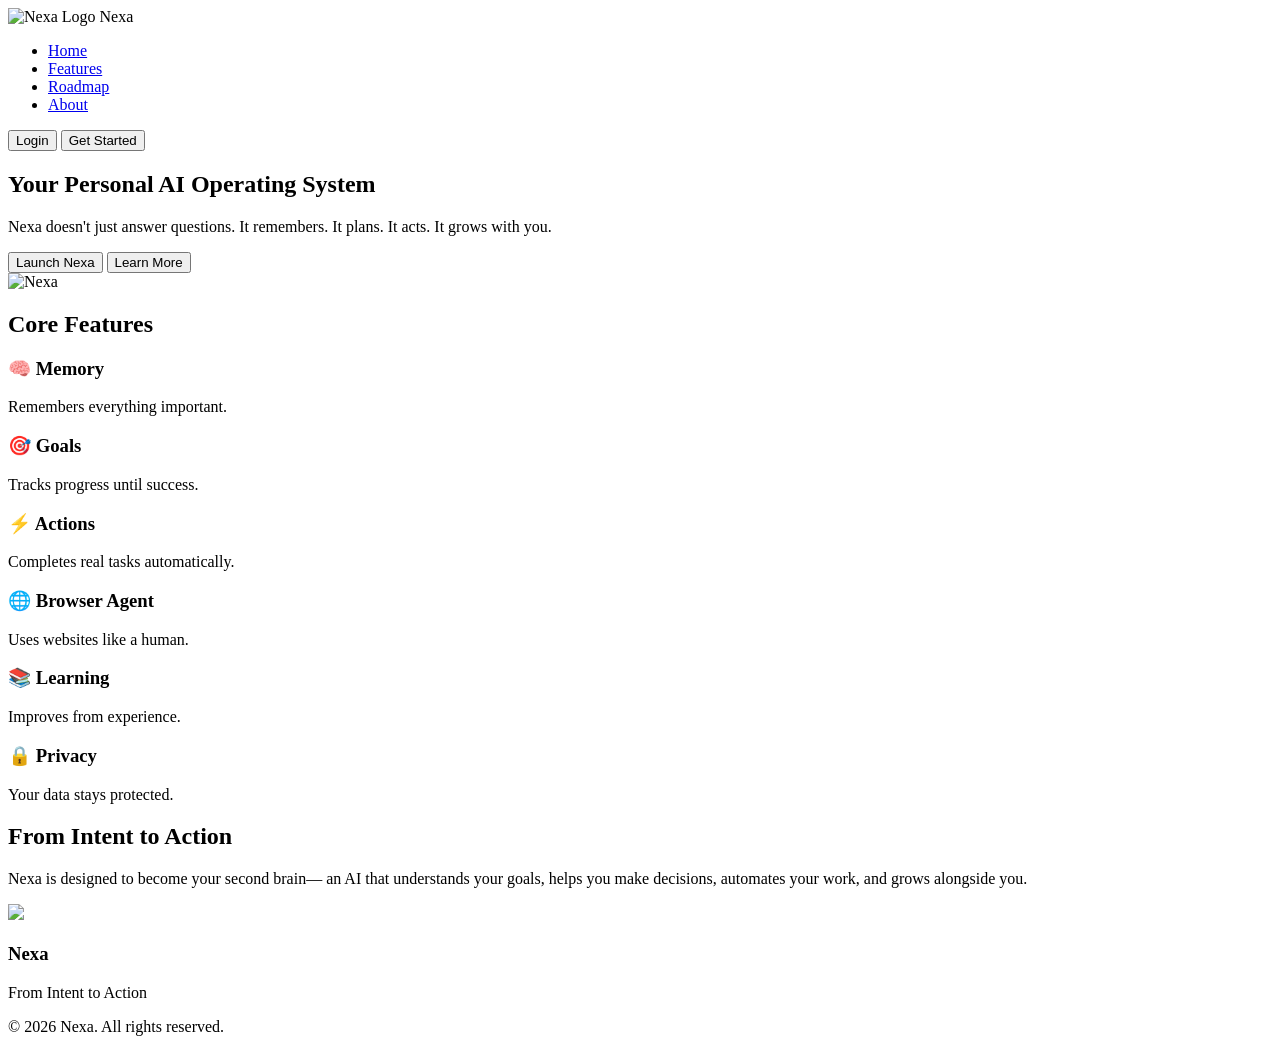
==== index.html/index.html @ 5adb2e7c "Initial project structure" ====
<!DOCTYPE html>
<html lang="en">
<head>

<meta charset="UTF-8">
<meta name="viewport" content="width=device-width, initial-scale=1.0">

<title>Nexa | From Intent to Action</title>

<link rel="preconnect" href="https://fonts.googleapis.com">
<link rel="preconnect" href="https://fonts.gstatic.com" crossorigin>

<link href="https://fonts.googleapis.com/css2?family=Inter:wght@300;400;500;600;700;800;900&display=swap" rel="stylesheet">

<link rel="stylesheet" href="style.css">

<link rel="icon" href="images/logo.png">

</head>

<body>

<!-- Background -->

<div class="background">
    <div class="blur blur1"></div>
    <div class="blur blur2"></div>
</div>

<!-- Navigation -->

<nav>

<div class="logo">

<img src="images/logo.png" alt="Nexa Logo">

<span>Nexa</span>

</div>

<ul>

<li><a href="#">Home</a></li>
<li><a href="#">Features</a></li>
<li><a href="#">Roadmap</a></li>
<li><a href="#">About</a></li>

</ul>

<div class="nav-buttons">

<button class="login">Login</button>

<button class="start">Get Started</button>

</div>

</nav>

<!-- Hero -->

<section class="hero">

<div class="hero-left">

<h1>

Your Personal

<span>AI Operating System</span>

</h1>

<p>

Nexa doesn't just answer questions.

It remembers.

It plans.

It acts.

It grows with you.

</p>

<div class="hero-buttons">

<button class="primary">

Launch Nexa

</button>

<button class="secondary">

Learn More

</button>

</div>

</div>

<div class="hero-right">

<img src="images/logo.png" alt="Nexa">

</div>

</section>

<!-- Features -->

<section class="features">

<h2>Core Features</h2>

<div class="cards">

<div class="card">

<h3>🧠 Memory</h3>

<p>

Remembers everything important.

</p>

</div>

<div class="card">

<h3>🎯 Goals</h3>

<p>

Tracks progress until success.

</p>

</div>

<div class="card">

<h3>⚡ Actions</h3>

<p>

Completes real tasks automatically.

</p>

</div>

<div class="card">

<h3>🌐 Browser Agent</h3>

<p>

Uses websites like a human.

</p>

</div>

<div class="card">

<h3>📚 Learning</h3>

<p>

Improves from experience.

</p>

</div>

<div class="card">

<h3>🔒 Privacy</h3>

<p>

Your data stays protected.

</p>

</div>

</div>

</section>

<!-- Vision -->

<section class="vision">

<h2>

From Intent to Action

</h2>

<p>

Nexa is designed to become your second brain—

an AI that understands your goals,

helps you make decisions,

automates your work,

and grows alongside you.

</p>

</section>

<!-- Footer -->

<footer>

<img src="images/logo.png" width="50">

<h3>Nexa</h3>

<p>

From Intent to Action

</p>

<p>

© 2026 Nexa. All rights reserved.

</p>

</footer>

<script src="script.js"></script>

</body>
</html>
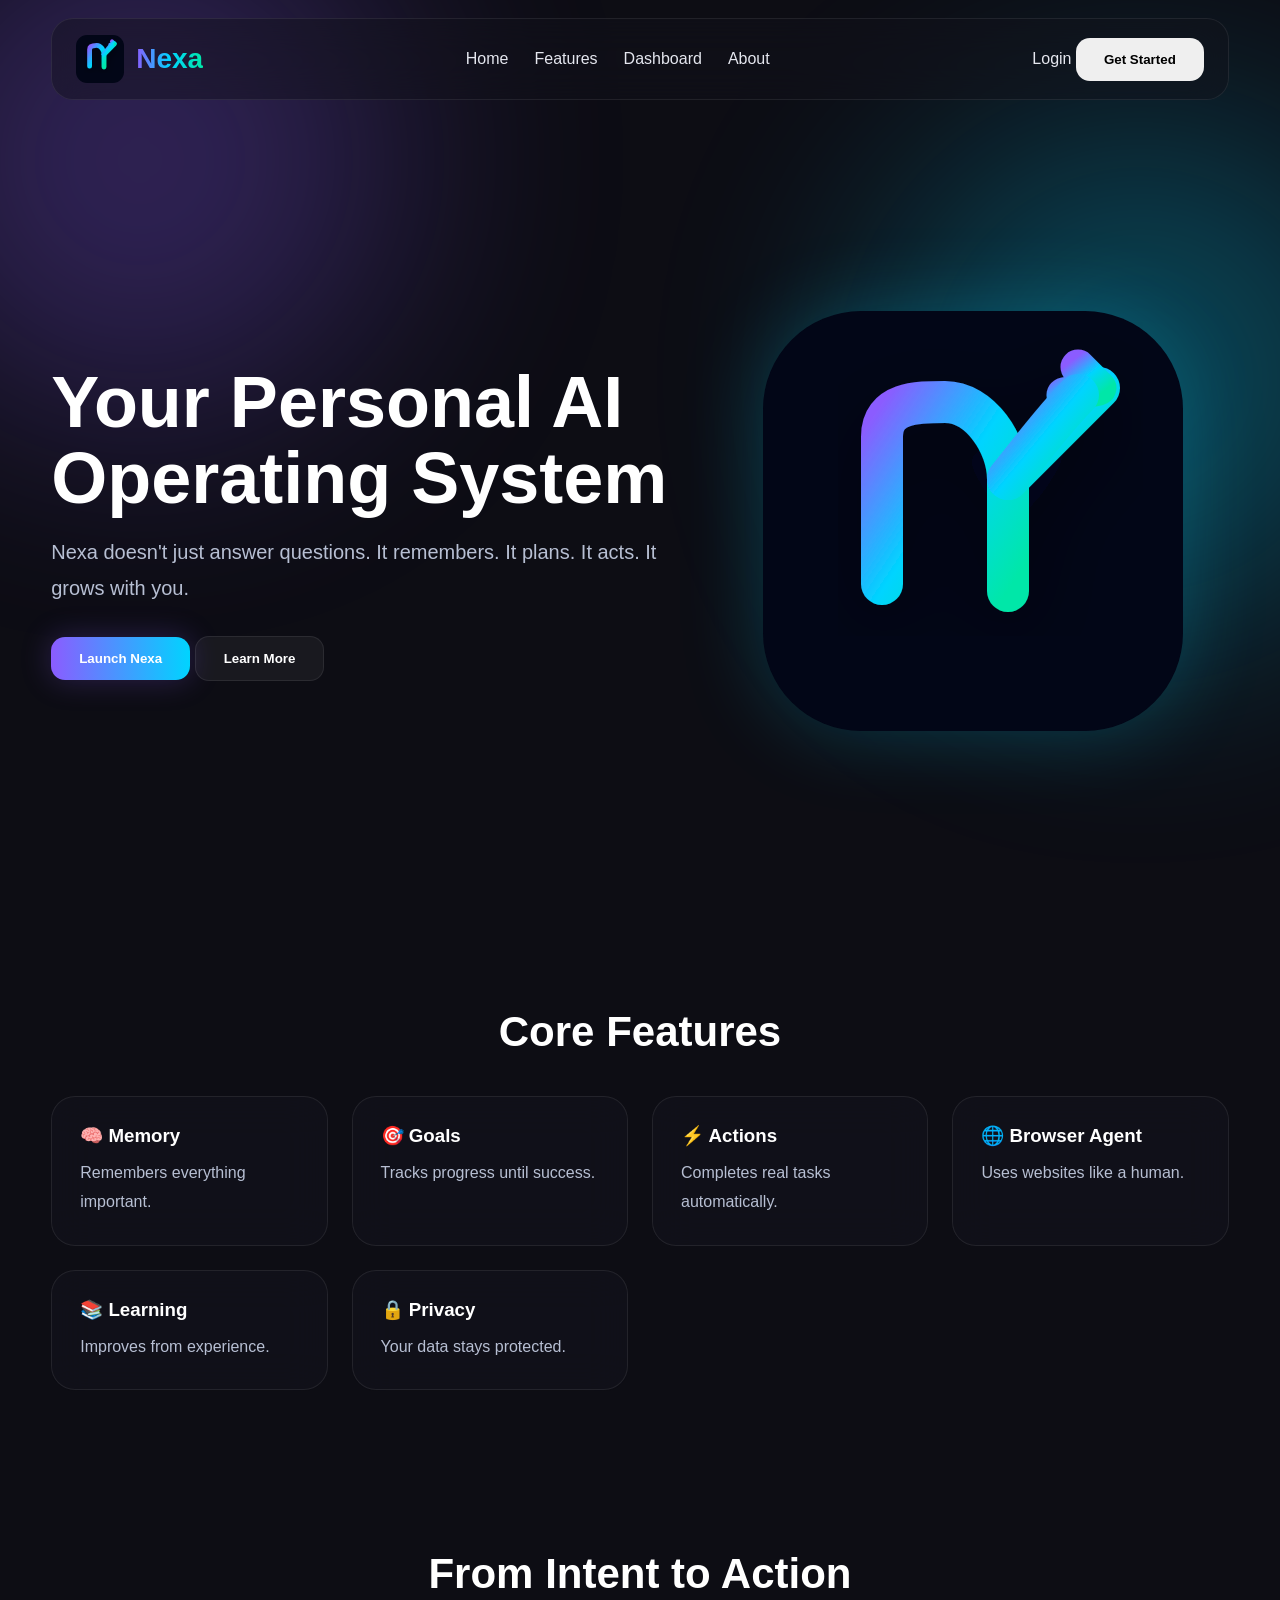
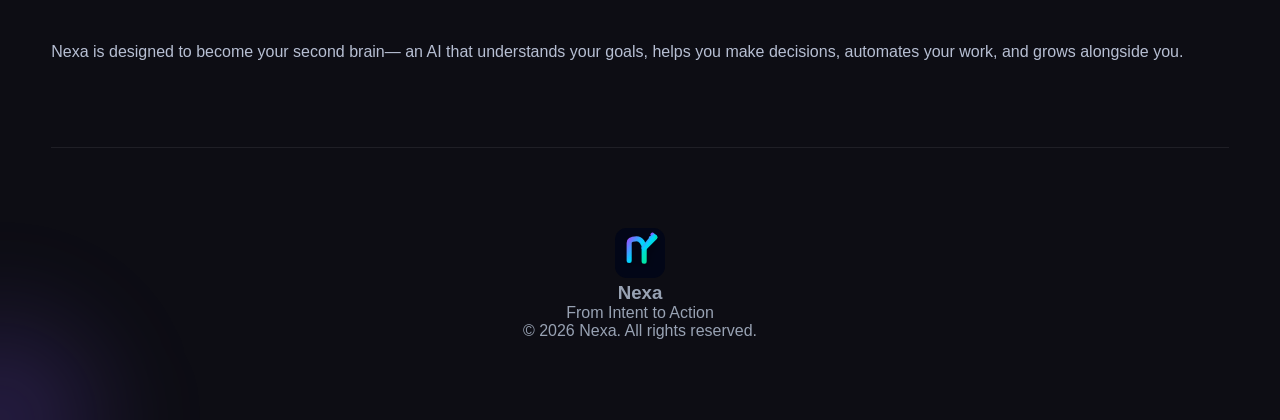
==== commit 170392bb: "Fix landing page navbar scroll behavior and update site files" ====
--- a/index.html/index.html
+++ b/index.html/index.html
@@ -12,9 +12,16 @@
 
 <link href="https://fonts.googleapis.com/css2?family=Inter:wght@300;400;500;600;700;800;900&display=swap" rel="stylesheet">
 
-<link rel="stylesheet" href="style.css">
-
-<link rel="icon" href="images/logo.png">
+<link rel="stylesheet" href="/nexa_premium_style.css">
+
+<style>
+  nav {
+    position: static !important;
+    top: auto !important;
+  }
+</style>
+
+<link rel="icon" href="/images/logo.svg" type="image/svg+xml">
 
 </head>
 
@@ -33,7 +40,7 @@
 
 <div class="logo">
 
-<img src="images/logo.png" alt="Nexa Logo">
+<img src="/images/logo.svg" alt="Nexa Logo">
 
 <span>Nexa</span>
 
@@ -43,14 +50,14 @@
 
 <li><a href="#">Home</a></li>
 <li><a href="#">Features</a></li>
-<li><a href="#">Roadmap</a></li>
+<li><a href="/dashboard/dashboard.html">Dashboard</a></li>
 <li><a href="#">About</a></li>
 
 </ul>
 
 <div class="nav-buttons">
 
-<button class="login">Login</button>
+<a class="login" href="/frontend.gitkeep/Nexa_Authentication_Starter/login.html">Login</a>
 
 <button class="start">Get Started</button>
 
@@ -106,7 +113,7 @@
 
 <div class="hero-right">
 
-<img src="images/logo.png" alt="Nexa">
+<img src="/images/logo.svg" alt="Nexa">
 
 </div>
 
@@ -226,7 +233,7 @@
 
 <footer>
 
-<img src="images/logo.png" width="50">
+<img src="/images/logo.svg" width="50">
 
 <h3>Nexa</h3>
 
@@ -244,7 +251,7 @@
 
 </footer>
 
-<script src="script.js"></script>
+<script src="/script.js"></script>
 
 </body>
 </html>
--- a/nexa_premium_style.css
+++ b/nexa_premium_style.css
@@ -0,0 +1,138 @@
+/* Nexa Premium Theme */
+@import url('https://fonts.googleapis.com/css2?family=Inter:wght@300;400;500;600;700;800;900&display=swap');
+
+:root{
+--bg:#0D0D14;
+--card:rgba(20,20,30,.55);
+--border:rgba(255,255,255,.08);
+--p:#8B5CFF;
+--b:#6A4CFF;
+--c:#00D4FF;
+--g:#00E7A8;
+--text:#fff;
+--muted:#b7bfd3;
+}
+*{margin:0;padding:0;box-sizing:border-box;font-family:Inter,sans-serif}
+html{scroll-behavior:smooth}
+body{
+background:var(--bg);
+color:var(--text);
+overflow-x:hidden;
+}
+body::before,body::after{
+content:"";
+position:fixed;
+width:520px;height:520px;
+border-radius:50%;
+filter:blur(120px);
+opacity:.28;
+z-index:-2;
+}
+body::before{background:var(--p);left:-120px;top:-100px}
+body::after{background:var(--c);right:-120px;top:120px}
+nav{
+position:static;
+margin:18px auto;
+width:min(1200px,92%);
+display:flex;align-items:center;justify-content:space-between;
+padding:16px 24px;
+background:rgba(18,18,28,.45);
+backdrop-filter:blur(18px);
+border:1px solid var(--border);
+border-radius:22px;
+}
+.logo{display:flex;align-items:center;gap:12px;font-weight:800;font-size:28px}
+.logo img{width:48px}
+.logo span,.gradient{
+background:linear-gradient(90deg,var(--p),var(--c),var(--g));
+-webkit-background-clip:text;
+-webkit-text-fill-color:transparent;
+}
+nav ul{display:flex;gap:26px;list-style:none}
+nav a{color:#e5e7ef;text-decoration:none;transition:.25s}
+nav a:hover{color:var(--c)}
+button{
+border:none;border-radius:14px;padding:14px 28px;
+cursor:pointer;font-weight:700;transition:.25s
+}
+.primary{
+background:linear-gradient(90deg,var(--p),var(--c));
+color:#fff;
+box-shadow:0 0 30px rgba(139,92,255,.25);
+}
+.secondary{
+background:rgba(255,255,255,.05);
+border:1px solid var(--border);
+color:#fff;
+}
+button:hover{transform:translateY(-3px)}
+.hero{
+min-height:90vh;
+width:min(1200px,92%);
+margin:auto;
+display:grid;
+grid-template-columns:1.1fr .9fr;
+align-items:center;
+gap:40px;
+}
+.hero h1{
+font-size:72px;
+line-height:1.05;
+font-weight:900;
+margin-bottom:18px;
+}
+.hero p{
+font-size:20px;
+color:var(--muted);
+line-height:1.8;
+margin-bottom:30px;
+}
+.hero-right{text-align:center}
+.hero-right img{
+width:min(420px,90%);
+filter:drop-shadow(0 0 40px rgba(0,212,255,.22));
+animation:float 5s ease-in-out infinite;
+}
+@keyframes float{
+50%{transform:translateY(-10px)}
+}
+.features,.vision,footer{
+width:min(1200px,92%);
+margin:auto;
+padding:80px 0;
+}
+.features h2,.vision h2{
+text-align:center;
+font-size:42px;
+margin-bottom:40px;
+}
+.cards{
+display:grid;
+grid-template-columns:repeat(auto-fit,minmax(260px,1fr));
+gap:24px;
+}
+.card{
+background:var(--card);
+backdrop-filter:blur(20px);
+border:1px solid var(--border);
+border-radius:24px;
+padding:28px;
+transition:.3s;
+}
+.card:hover{
+transform:translateY(-8px);
+border-color:rgba(139,92,255,.6);
+box-shadow:0 0 30px rgba(139,92,255,.15);
+}
+.card h3{margin-bottom:12px}
+.card p,.vision p{color:var(--muted);line-height:1.8}
+footer{
+text-align:center;
+border-top:1px solid var(--border);
+color:#98a2b3;
+}
+@media(max-width:900px){
+nav ul{display:none}
+.hero{grid-template-columns:1fr;text-align:center}
+.hero h1{font-size:48px}
+}
